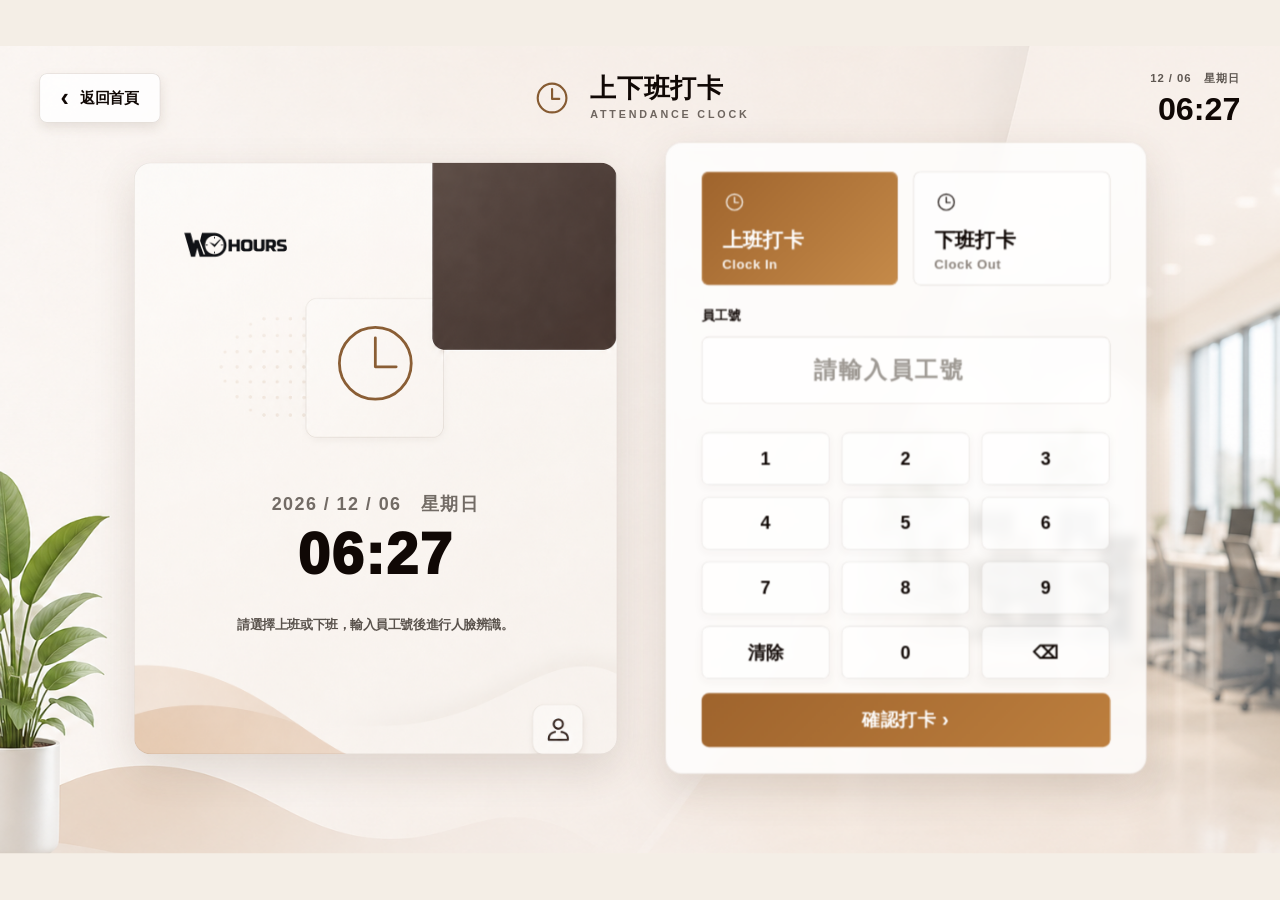
==== attendance.html @ 6be00819 "Initial smart office system" ====
<!doctype html>
<html lang="zh-Hant">
<head>
  <meta charset="utf-8">
  <meta name="viewport" content="width=device-width, initial-scale=1">
  <title>WOHOURS｜上下班打卡</title>
  <link rel="stylesheet" href="css/attendance.css?v=20260710-birthday">
</head>
<body>
  <main class="kiosk-stage">
    <section class="kiosk-screen">
      <div class="attendance-canvas">
        <header class="attendance-header">
          <button class="back-button" id="backButton" type="button"><span>‹</span> 返回首頁</button>
          <div class="page-title">
            <svg viewBox="0 0 48 48"><circle cx="24" cy="24" r="16"/><path d="M24 14v11h8"/></svg>
            <div><strong>上下班打卡</strong><small>ATTENDANCE CLOCK</small></div>
          </div>
          <div class="header-time"><span id="headerDate">07 / 07　星期二</span><strong id="headerTime">14:25</strong></div>
        </header>

        <main class="attendance-main" id="entryView">
          <section class="attendance-hero">
            <img class="attendance-logo" src="images/logo.png" alt="WOHOURS">
            <div class="clock-orb"><svg viewBox="0 0 80 80"><circle cx="40" cy="40" r="31"/><path d="M40 18v25h18"/></svg></div>
            <p class="attendance-date" id="attendanceDate">2026 / 07 / 07　星期二</p>
            <h1 id="attendanceTime">14:25</h1>
            <p>請選擇上班或下班，輸入員工號後進行人臉辨識。</p>
            <img class="attendance-mascot" src="images/員工工號.png" alt="員工打卡">
          </section>

          <section class="attendance-panel">
            <div class="mode-switch" id="modeSwitch">
              <button class="selected in" type="button" data-mode="上班打卡">
                <svg viewBox="0 0 48 48"><circle cx="24" cy="24" r="16"/><path d="M24 14v11h8"/></svg>
                <strong>上班打卡</strong><span>Clock In</span>
              </button>
              <button class="out" type="button" data-mode="下班打卡">
                <svg viewBox="0 0 48 48"><circle cx="24" cy="24" r="16"/><path d="M24 14v11h8"/></svg>
                <strong>下班打卡</strong><span>Clock Out</span>
              </button>
            </div>
            <label class="attendance-input">
              <span>員工號</span>
              <input id="employeeId" type="text" inputmode="numeric" maxlength="8" placeholder="請輸入員工號" readonly>
              <small id="employeeError"></small>
            </label>
            <div class="keypad" id="keypad">
              <button type="button">1</button><button type="button">2</button><button type="button">3</button>
              <button type="button">4</button><button type="button">5</button><button type="button">6</button>
              <button type="button">7</button><button type="button">8</button><button type="button">9</button>
              <button type="button" data-action="clear">清除</button><button type="button">0</button><button type="button" data-action="delete">⌫</button>
            </div>
            <button class="attendance-submit" id="attendanceSubmit" type="button">確認打卡 <span>›</span></button>
          </section>
        </main>

        <section class="face-layer" id="faceLayer" aria-hidden="true">
          <div class="face-card" role="dialog" aria-label="人臉辨識">
            <span class="review-kicker">FACE CHECK</span>
            <h2>人臉辨識</h2>
            <p id="faceHint">請允許相機權限，並將臉部置於框線中央。</p>
            <div class="face-camera">
              <video id="faceVideo" autoplay playsinline muted></video>
              <span></span>
              <i></i>
              <b></b>
            </div>
            <div class="review-actions">
              <button id="faceBack" type="button">返回輸入</button>
              <button id="faceConfirm" type="button">辨識完成，確認資料</button>
            </div>
          </div>
        </section>

        <section class="review-layer" id="reviewLayer" aria-hidden="true">
          <div class="review-card attendance-review">
            <span class="review-kicker">PLEASE CONFIRM</span>
            <h2>確認打卡資料</h2>
            <p>請確認本次打卡狀態、員工資料與人臉辨識結果。</p>
            <dl>
              <div><dt>打卡類型</dt><dd id="reviewMode"></dd></div>
              <div><dt>員工</dt><dd id="reviewEmployeeName"></dd></div>
              <div><dt>員工號</dt><dd id="reviewEmployee"></dd></div>
              <div><dt>人臉辨識</dt><dd id="reviewFace">已完成</dd></div>
              <div><dt>打卡時間</dt><dd id="reviewTime"></dd></div>
            </dl>
            <div class="review-actions">
              <button id="reviewEdit" type="button">不正確，返回編輯</button>
              <button id="reviewSubmit" type="button">資料正確，完成打卡</button>
            </div>
          </div>
        </section>

        <section class="success-layer" id="successLayer" aria-hidden="true">
          <header class="success-header">
            <button class="back-button" id="successBackTop" type="button"><span>‹</span> 返回首頁</button>
            <div class="success-titlebar"><strong>上下班打卡</strong><small>ATTENDANCE CLOCK</small></div>
            <div class="header-time"><span id="successTopDate">2026 / 07 / 08　星期三</span><strong id="successTopTime">00:14</strong></div>
          </header>

          <main class="success-main">
            <section class="success-card attendance-success">
              <h2 id="successTitle">打卡成功！</h2>
              <p id="successMessage">上班打卡已完成</p>
              <div class="success-time-card">
                <span>打卡時間</span>
                <strong id="successTime">09:45</strong>
                <small id="successDate">2026 / 07 / 08　星期三</small>
              </div>
              <div class="success-summary">
                <div><span>員工號</span><strong id="successEmployeeName">—</strong></div>
                <div><span>打卡類型</span><strong id="successMode">上班打卡</strong></div>
              </div>
              <section class="clockout-note" id="clockoutNote" hidden>
                <h3>感謝您的辛勞！</h3>
                <p>期待明天再見，記得準時打卡喔！</p>
              </section>
              <button id="successBack" type="button">返回首頁<br><small><span id="autoReturnSeconds">3</span> 秒後自動返回首頁</small></button>
            </section>
          </main>
        </section>
      </div>
    </section>
  </main>

  <script src="js/kiosk-scale.js?v=20260707-screen"></script>
  <script src="js/mock-employee-data.js?v=20260710-ten-employees"></script>
  <script src="js/attendance.js?v=20260710-birthday"></script>
</body>
</html>
---- css/attendance.css ----
:root {
  --chocolate: #100805;
  --coffee: #5f422d;
  --brown: #a86d36;
  --brown-2: #b77b3c;
  --taupe: #beb9b1;
  --stone: #838383;
  --cream: #fffaf4;
  --paper: rgba(255, 255, 255, .78);
  --line: rgba(72, 45, 25, .16);
  --shadow: 0 24px 70px rgba(86, 62, 42, .16);
}

* { box-sizing: border-box; }
html, body { width: 100%; height: 100%; margin: 0; overflow: hidden; }
body {
  background: #f4eee6;
  color: var(--chocolate);
  font-family: -apple-system, BlinkMacSystemFont, "PingFang TC", "Noto Sans TC", "Microsoft JhengHei", sans-serif;
}
button, input { font: inherit; }
button { cursor: pointer; }
svg { width: 100%; height: 100%; fill: none; stroke: currentColor; stroke-width: 2.4; stroke-linecap: round; stroke-linejoin: round; }

.kiosk-stage {
  position: relative;
  width: 100vw;
  height: 100vh;
  overflow: hidden;
  background: #f4eee6;
}

.kiosk-screen {
  position: absolute;
  left: 0;
  top: 0;
  width: 2140px;
  height: 1350px;
  min-width: 2140px;
  min-height: 1350px;
  overflow: hidden;
  transform-origin: top left;
  background: #f4eee6;
}

.attendance-canvas {
  position: relative;
  width: 2140px;
  height: 1350px;
  overflow: hidden;
  background: url("../images/上下班打卡背景圖.png") center / cover no-repeat;
}

.attendance-header {
  height: 174px;
  display: grid;
  grid-template-columns: 330px 1fr 330px;
  align-items: center;
  padding: 0 66px;
  position: relative;
  z-index: 2;
}

.back-button {
  width: max-content;
  height: 82px;
  display: flex;
  align-items: center;
  gap: 18px;
  padding: 0 34px;
  border: 1px solid var(--line);
  border-radius: 12px;
  background: rgba(255, 255, 255, .82);
  color: var(--chocolate);
  box-shadow: 0 8px 20px rgba(86, 62, 42, .12);
  font-size: 25px;
  font-weight: 850;
}

.back-button span {
  color: var(--chocolate);
  font-size: 42px;
  line-height: 1;
}

.page-title {
  justify-self: center;
  display: flex;
  align-items: center;
  gap: 28px;
}

.page-title svg {
  width: 72px;
  height: 72px;
  color: #865b32;
}

.page-title strong,
.page-title small {
  display: block;
  text-align: left;
}

.page-title strong {
  color: var(--chocolate);
  font-size: 43px;
  line-height: 1;
  letter-spacing: .04em;
}

.page-title small {
  margin-top: 12px;
  color: #6e655f;
  font-size: 18px;
  font-weight: 900;
  letter-spacing: .26em;
}

.header-time {
  justify-self: end;
  text-align: right;
}

.header-time span {
  display: block;
  color: #5f5852;
  font-size: 19px;
  font-weight: 760;
  letter-spacing: .08em;
}

.header-time strong {
  display: block;
  margin-top: 10px;
  color: var(--chocolate);
  font-size: 54px;
  line-height: 1;
  font-weight: 900;
}

.attendance-main {
  height: 1030px;
  display: grid;
  grid-template-columns: 808px 805px;
  gap: 80px;
  justify-content: center;
  align-items: center;
  position: relative;
  z-index: 1;
}

.attendance-hero {
  position: relative;
  width: 808px;
  height: 989px;
  overflow: hidden;
  border: 1px solid rgba(83, 60, 42, .12);
  border-radius: 28px;
  background: url("../images/上下班打卡側邊時間欄.png") center / cover no-repeat;
  box-shadow: var(--shadow);
}

.attendance-logo {
  position: absolute;
  left: 56px;
  top: 86px;
  width: 154px;
  height: auto;
  object-fit: contain;
}

.clock-orb {
  position: absolute;
  left: 50%;
  top: 292px;
  width: 232px;
  height: 232px;
  display: grid;
  place-items: center;
  color: #8a5e35;
  transform: translateX(-50%);
}

.clock-orb svg {
  width: 102px;
  height: 102px;
}

.attendance-date {
  position: absolute;
  left: 0;
  right: 0;
  top: 570px;
  margin: 0;
  color: #726b65;
  font-size: 28px;
  font-weight: 820;
  letter-spacing: .08em;
  text-align: center;
}

.attendance-hero h1 {
  position: absolute;
  left: 0;
  right: 0;
  top: 622px;
  margin: 0;
  color: var(--chocolate);
  font-size: 90px;
  line-height: 1;
  font-weight: 920;
  text-align: center;
  letter-spacing: .03em;
}

.attendance-hero > p:last-of-type {
  position: absolute;
  left: 118px;
  right: 118px;
  top: 780px;
  margin: 0;
  color: #59524c;
  font-size: 21px;
  font-weight: 760;
  line-height: 1.55;
  text-align: center;
}

.attendance-mascot {
  position: absolute;
  right: 56px;
  bottom: 54px;
  width: 64px;
  opacity: .9;
}

.attendance-panel {
  width: 805px;
  min-height: 968px;
  padding: 56px 60px 44px;
  border: 1px solid rgba(83, 60, 42, .12);
  border-radius: 28px;
  background: rgba(255, 255, 255, .78);
  box-shadow: var(--shadow);
  backdrop-filter: blur(8px);
}

.mode-switch {
  display: grid;
  grid-template-columns: 1fr 1fr;
  gap: 20px;
}

.mode-switch button {
  height: 154px;
  padding: 28px 32px;
  border: 1px solid rgba(83, 60, 42, .18);
  border-radius: 12px;
  background: rgba(255, 255, 255, .55);
  color: var(--chocolate);
  text-align: left;
  transition: border-color .18s ease, background .18s ease, color .18s ease, box-shadow .18s ease;
}

.mode-switch button.selected {
  border-color: transparent;
  background: linear-gradient(135deg, #9f642d, #c58a49);
  color: #fff;
  box-shadow: inset 0 0 0 1px rgba(255, 255, 255, .22);
}

.mode-switch svg {
  width: 42px;
  height: 42px;
}

.mode-switch strong,
.mode-switch span {
  display: block;
}

.mode-switch strong {
  margin-top: 19px;
  font-size: 31px;
  line-height: 1;
  font-weight: 900;
}

.mode-switch span {
  margin-top: 12px;
  color: #8b837c;
  font-size: 20px;
  font-weight: 760;
  letter-spacing: .04em;
}

.mode-switch button.selected span {
  color: rgba(255, 255, 255, .92);
}

.attendance-input {
  display: block;
  margin-top: 44px;
}

.attendance-input span {
  display: block;
  margin-bottom: 20px;
  color: var(--chocolate);
  font-size: 22px;
  font-weight: 850;
}

.attendance-input input {
  width: 100%;
  height: 112px;
  padding: 0 88px 0 34px;
  border: 1px solid rgba(83, 60, 42, .18);
  border-radius: 12px;
  outline: 0;
  background: rgba(255, 255, 255, .68);
  color: var(--chocolate);
  font-size: 39px;
  font-weight: 800;
  text-align: center;
  letter-spacing: .08em;
}

.attendance-input {
  position: relative;
}

.attendance-input::after {
  content: "♙";
  position: absolute;
  right: 36px;
  top: 64px;
  color: #8f837a;
  font-size: 42px;
  line-height: 1;
}

.attendance-input input::placeholder {
  color: #9e9993;
}

.attendance-input input:focus {
  border-color: rgba(166, 104, 51, .5);
  box-shadow: 0 0 0 4px rgba(166, 104, 51, .08);
}

.attendance-input small {
  display: block;
  height: 24px;
  margin-top: 10px;
  color: #8b4b38;
  font-size: 15px;
  text-align: center;
}

.keypad {
  display: grid;
  grid-template-columns: repeat(3, 1fr);
  gap: 20px;
  margin-top: 20px;
}

.keypad button {
  height: 96px;
  border: 1px solid rgba(83, 60, 42, .14);
  border-radius: 12px;
  background: rgba(255, 255, 255, .62);
  color: var(--chocolate);
  font-size: 30px;
  font-weight: 900;
  box-shadow: 0 4px 14px rgba(86, 62, 42, .04);
}

.keypad button:active {
  transform: scale(.985);
  background: rgba(190, 185, 177, .24);
}

.attendance-submit {
  width: 100%;
  height: 98px;
  margin-top: 30px;
  border: 0;
  border-radius: 12px;
  background: linear-gradient(135deg, #9f642d, #bd7f3e);
  color: #fff;
  font-size: 30px;
  font-weight: 900;
  letter-spacing: .04em;
}

.attendance-submit span {
  font-size: 34px;
}

.face-layer,
.review-layer {
  position: absolute;
  inset: 0;
  z-index: 20;
  display: none;
  align-items: center;
  justify-content: center;
  background: rgba(255, 250, 244, .68);
  backdrop-filter: blur(14px);
}

.face-layer.open,
.review-layer.open {
  display: flex;
}

.face-card,
.review-card {
  width: 880px;
  padding: 44px 50px;
  border: 1px solid rgba(83, 60, 42, .18);
  border-radius: 24px;
  background: rgba(255, 255, 255, .92);
  box-shadow: 0 30px 90px rgba(86, 62, 42, .18);
  text-align: center;
}

.review-card {
  text-align: left;
}

.review-kicker {
  display: block;
  color: #9d642f;
  font-size: 16px;
  font-weight: 900;
  letter-spacing: .2em;
}

.face-card h2,
.review-card h2 {
  margin: 14px 0 10px;
  color: var(--chocolate);
  font-size: 44px;
  line-height: 1.15;
}

.face-card p,
.review-card p {
  margin: 0;
  color: #5f5852;
  font-size: 22px;
  line-height: 1.55;
}

.face-camera {
  position: relative;
  width: 720px;
  height: 455px;
  margin: 30px auto 28px;
  overflow: hidden;
  border: 1px solid rgba(83, 60, 42, .2);
  border-radius: 20px;
  background: linear-gradient(135deg, rgba(255, 255, 255, .95), rgba(190, 185, 177, .32));
}

.face-camera::before {
  content: "";
  position: absolute;
  inset: 26px;
  border: 2px solid rgba(93, 65, 42, .58);
  border-radius: 18px;
  z-index: 2;
}

.face-camera video {
  position: absolute;
  inset: 0;
  width: 100%;
  height: 100%;
  object-fit: cover;
  transform: scaleX(-1);
  background: #d7d1c7;
}

.face-camera span {
  position: absolute;
  left: 50%;
  top: 48%;
  width: 190px;
  height: 244px;
  border: 3px solid rgba(93, 65, 42, .74);
  border-radius: 50% 50% 46% 46%;
  transform: translate(-50%, -50%);
  z-index: 3;
}

.face-camera i {
  position: absolute;
  left: 74px;
  right: 74px;
  top: 50%;
  height: 3px;
  border-radius: 999px;
  background: rgba(166, 104, 51, .72);
  animation: scanLine 1.5s ease-in-out infinite;
  z-index: 4;
}

.face-camera b::before {
  content: "FACE ID DEMO";
  position: absolute;
  left: 28px;
  bottom: 24px;
  z-index: 4;
  color: rgba(93, 65, 42, .72);
  font-size: 17px;
  font-weight: 850;
  letter-spacing: .18em;
}

.review-card dl {
  margin: 28px 0;
  border: 1px solid rgba(83, 60, 42, .14);
  border-radius: 14px;
  overflow: hidden;
  background: rgba(246, 239, 230, .5);
}

.review-card dl div {
  display: grid;
  grid-template-columns: 170px 1fr;
  gap: 18px;
  padding: 18px 24px;
  border-bottom: 1px solid rgba(83, 60, 42, .1);
}

.review-card dl div:last-child {
  border-bottom: 0;
}

.review-card dt {
  color: #766d65;
}

.review-card dd {
  margin: 0;
  color: var(--chocolate);
  font-weight: 850;
}

.review-actions {
  display: grid;
  grid-template-columns: 1fr 1fr;
  gap: 18px;
}

.review-actions button {
  height: 68px;
  border-radius: 12px;
  font-size: 22px;
  font-weight: 900;
}

.review-actions button:first-child {
  border: 1px solid rgba(83, 60, 42, .18);
  background: rgba(255, 255, 255, .7);
  color: var(--chocolate);
}

.review-actions button:last-child {
  border: 0;
  background: linear-gradient(135deg, #9f642d, #bd7f3e);
  color: #fff;
}

.success-layer {
  position: absolute;
  inset: 0;
  z-index: 18;
  display: none;
  background: url("../images/上下班打卡背景圖.png") center / cover no-repeat;
}

.success-layer.open {
  display: block;
}

.success-header {
  position: absolute;
  left: 12px;
  right: 12px;
  top: 18px;
  height: 132px;
  display: grid;
  grid-template-columns: 270px 1fr 330px;
  align-items: center;
  padding: 0 60px;
  border-radius: 10px;
  background: rgba(255, 255, 255, .82);
  box-shadow: 0 10px 28px rgba(86, 62, 42, .1);
}

.success-titlebar strong,
.success-titlebar small {
  display: block;
}

.success-titlebar strong {
  color: var(--chocolate);
  font-size: 33px;
  line-height: 1;
}

.success-titlebar small {
  margin-top: 11px;
  color: #6e655f;
  font-size: 17px;
  font-weight: 850;
  letter-spacing: .16em;
}

.success-main {
  position: absolute;
  inset: 150px 0 0;
  display: grid;
  place-items: center;
}

.attendance-success {
  width: 760px;
  margin-top: -28px;
  text-align: center;
}

.attendance-success h2 {
  margin: 0;
  color: var(--coffee);
  font-size: 56px;
  line-height: 1.1;
  font-weight: 900;
  letter-spacing: .08em;
}

.attendance-success p {
  margin: 24px 0 72px;
  color: #6f6963;
  font-size: 30px;
  font-weight: 760;
}

.success-time-card {
  width: 520px;
  height: 270px;
  margin: 0 auto 26px;
  display: grid;
  align-content: center;
  border-radius: 50%;
  background: rgba(255, 255, 255, .36);
}

.success-time-card span,
.success-time-card small {
  color: #6f6963;
  font-size: 24px;
  font-weight: 760;
  letter-spacing: .04em;
}

.success-time-card strong {
  margin: 18px 0 16px;
  color: var(--coffee);
  font-size: 88px;
  line-height: 1;
  font-weight: 900;
}

.success-summary {
  width: 745px;
  margin: 0 auto 30px;
  border: 1px solid rgba(83, 60, 42, .12);
  border-radius: 12px;
  overflow: hidden;
  background: rgba(255, 255, 255, .54);
}

.success-summary div {
  min-height: 88px;
  display: grid;
  grid-template-columns: 1fr 1fr;
  align-items: center;
  padding: 0 34px;
  border-bottom: 1px solid rgba(83, 60, 42, .1);
}

.success-summary div:last-child {
  border-bottom: 0;
}

.success-summary span {
  color: #6e655f;
  font-size: 24px;
  font-weight: 760;
  text-align: left;
}

.success-summary strong {
  color: var(--chocolate);
  font-size: 26px;
  font-weight: 900;
  text-align: right;
}

.clockout-note {
  width: 820px;
  margin: 36px 50% 0;
  transform: translateX(-50%);
  padding: 38px 44px 28px;
  border: 1px solid rgba(85, 109, 48, .22);
  border-radius: 12px;
  background: rgba(247, 248, 235, .62);
}

.clockout-note[hidden] {
  display: none !important;
}

.clockout-note h3 {
  margin: 0 0 20px;
  color: #61773e;
  font-size: 34px;
  line-height: 1.1;
  letter-spacing: .08em;
}

.clockout-note p {
  margin: 0;
  color: #6f7758;
  font-size: 22px;
}

.attendance-success > button {
  width: 745px;
  height: 116px;
  border: 0;
  border-radius: 12px;
  background: linear-gradient(135deg, #9f642d, #bd7f3e);
  color: #fff;
  font-size: 28px;
  font-weight: 900;
}

.attendance-success > button small {
  display: block;
  margin-top: 9px;
  font-size: 20px;
  font-weight: 640;
}

.success-layer.is-clock-out .attendance-success h2,
.success-layer.is-clock-out .success-time-card strong {
  color: #61773e;
}

.success-layer.is-clock-out .attendance-success > button {
  background: linear-gradient(135deg, #788a49, #66753f);
}

@keyframes scanLine {
  0%, 100% { transform: translateY(-118px); opacity: .35; }
  50% { transform: translateY(118px); opacity: 1; }
}
/* =====================================
   attendance.css 實際 class 修正版
   請貼在 attendance.css 最下面
===================================== */


/* 圖二：中間時鐘往上、放大 */
.clock-orb {
  top: 250px !important;
  width: 300px !important;
  height: 300px !important;
  transform: translateX(-50%) !important;
}

.clock-orb svg {
  width: 150px !important;
  height: 150px !important;
}


/* 圖三：刪除右下角小人 icon */
.attendance-mascot {
  display: none !important;
}


/* 圖四：WOHOURS logo 放大 */
.attendance-logo {
  width: 210px !important;
  left: 72px !important;
  top: 105px !important;
}


/* 左邊時間文字稍微往下，避免跟放大的時鐘太近 */
.attendance-date {
  top: 600px !important;
  font-size: 30px !important;
}

.attendance-hero h1 {
  top: 655px !important;
  font-size: 96px !important;
}

.attendance-hero > p:last-of-type {
  top: 815px !important;
}


/* 圖五：上班 / 下班卡片不要切到字 */
.mode-switch {
  gap: 24px !important;
}

.mode-switch button {
  height: 185px !important;
  padding: 28px 34px 32px !important;
  overflow: hidden !important;
}

.mode-switch svg {
  width: 38px !important;
  height: 38px !important;
  flex-shrink: 0 !important;
}

.mode-switch strong {
  margin-top: 22px !important;
  font-size: 34px !important;
  line-height: 1.15 !important;
  white-space: nowrap !important;
}

.mode-switch span {
  margin-top: 10px !important;
  font-size: 22px !important;
  line-height: 1.25 !important;
  white-space: nowrap !important;
}


/* 右側面板內距微調，讓變高的卡片仍然放得下 */
.attendance-panel {
  padding-top: 48px !important;
}

.attendance-input {
  margin-top: 36px !important;
}

.keypad {
  margin-top: 14px !important;
}

.keypad button {
  height: 88px !important;
}

.attendance-submit {
  height: 90px !important;
  margin-top: 24px !important;
}


/* 圖六：確認打卡資料彈窗字放大 */
.review-card {
  width: 950px !important;
  padding: 56px 62px 48px !important;
  border-radius: 26px !important;
}

.review-kicker {
  font-size: 18px !important;
  letter-spacing: .22em !important;
}

.review-card h2 {
  font-size: 54px !important;
  line-height: 1.15 !important;
  margin: 16px 0 14px !important;
}

.review-card p {
  font-size: 25px !important;
  line-height: 1.55 !important;
}

.review-card dl {
  margin: 34px 0 !important;
}

.review-card dl div {
  grid-template-columns: 200px 1fr !important;
  padding: 24px 30px !important;
}

.review-card dt,
.review-card dd {
  font-size: 23px !important;
  line-height: 1.45 !important;
}

.review-actions button {
  height: 78px !important;
  font-size: 25px !important;
}


/* 圖七：成功畫面修正，不要壓扁 */
.success-main {
  inset: 160px 0 0 !important;
  display: flex !important;
  align-items: flex-start !important;
  justify-content: center !important;
  padding-top: 92px !important;
}

.attendance-success {
  width: 820px !important;
  min-height: auto !important;
  margin-top: 0 !important;
  padding-top: 0 !important;
  display: block !important;
  text-align: center !important;
}

.attendance-success h2 {
  font-size: 64px !important;
  line-height: 1.15 !important;
  margin: 0 !important;
}

.attendance-success p {
  font-size: 34px !important;
  line-height: 1.35 !important;
  margin: 22px 0 46px !important;
}

.success-time-card {
  width: 600px !important;
  height: 300px !important;
  min-height: 300px !important;
  padding: 0 !important;
  margin: 0 auto 34px !important;
  display: grid !important;
  align-content: center !important;
  justify-content: center !important;
  border-radius: 50% !important;
  transform: none !important;
}

.success-time-card span {
  font-size: 27px !important;
  line-height: 1.3 !important;
}

.success-time-card strong {
  font-size: 96px !important;
  line-height: 1 !important;
  margin: 18px 0 16px !important;
}

.success-time-card small {
  font-size: 25px !important;
  line-height: 1.35 !important;
}

.success-summary {
  width: 790px !important;
  margin: 0 auto 34px !important;
}

.success-summary div {
  min-height: 96px !important;
  padding: 0 40px !important;
}

.success-summary span {
  font-size: 27px !important;
}

.success-summary strong {
  font-size: 30px !important;
}

.attendance-success > button {
  width: 790px !important;
  height: 124px !important;
  font-size: 32px !important;
}

.attendance-success > button small {
  font-size: 22px !important;
  line-height: 1.4 !important;
}
/* =====================================
   這次修正：
   1. 刪掉員工號 input 右側小人 icon
   2. 時鐘往上
   3. logo 放大並往左上
   4. 成功畫面橢圓改成正圓
===================================== */


/* 圖一：刪掉員工號輸入框右邊的小人 icon */
.attendance-input::after {
  display: none !important;
  content: none !important;
}


/* 圖三：左側卡片中間時鐘往上 */
.clock-orb {
  top: 225px !important;
  width: 300px !important;
  height: 300px !important;
  transform: translateX(-50%) !important;
}

.clock-orb svg {
  width: 155px !important;
  height: 155px !important;
}


/* 因為時鐘往上，下面日期時間也稍微往上對齊 */
.attendance-date {
  top: 560px !important;
}

.attendance-hero h1 {
  top: 615px !important;
}

.attendance-hero > p:last-of-type {
  top: 765px !important;
}


/* 圖四：WOHOURS logo 放大，往左上 */
.attendance-logo {
  width: 250px !important;
  left: 38px !important;
  top: 58px !important;
}


/* 右下角小人也一起移除 */
.attendance-mascot {
  display: none !important;
}


/* 圖五：成功畫面時間背景改成正圓形 */
.success-time-card {
  width: 360px !important;
  height: 360px !important;
  min-width: 360px !important;
  min-height: 360px !important;
  max-width: 360px !important;
  max-height: 360px !important;
  border-radius: 50% !important;
  padding: 0 !important;
  margin: 0 auto 34px !important;
  display: flex !important;
  flex-direction: column !important;
  align-items: center !important;
  justify-content: center !important;
  aspect-ratio: 1 / 1 !important;
}


/* 正圓變小後，裡面文字稍微調整，不要擠 */
.success-time-card span {
  font-size: 24px !important;
  line-height: 1.2 !important;
}

.success-time-card strong {
  font-size: 82px !important;
  line-height: 1 !important;
  margin: 18px 0 14px !important;
}

.success-time-card small {
  font-size: 22px !important;
  line-height: 1.35 !important;
}


/* 成功畫面整體避免被壓扁 */
.success-main {
  inset: 160px 0 0 !important;
  display: flex !important;
  align-items: flex-start !important;
  justify-content: center !important;
  padding-top: 70px !important;
}

.attendance-success {
  width: 820px !important;
  margin-top: 0 !important;
  text-align: center !important;
}
/* =====================================
   2026/07/08 打卡頁細修
   1. 圖一時鐘再往上
   2. 圖二 logo 放大往左上
   3. 圖三左右卡片同高
   4. 圖四成功頁可上下滑動
   5. 圖五淺綠深綠中間留空隙
===================================== */


/* 圖一：左側時鐘再往上 */
.clock-orb {
  top: 185px !important;
  width: 300px !important;
  height: 300px !important;
  transform: translateX(-50%) !important;
}

.clock-orb svg {
  width: 155px !important;
  height: 155px !important;
}


/* 時鐘往上後，下方時間區也微調，避免版面太空 */
.attendance-date {
  top: 550px !important;
}

.attendance-hero h1 {
  top: 605px !important;
}

.attendance-hero > p:last-of-type {
  top: 755px !important;
}


/* 圖二：WOHOURS logo 放大，往左上 */
.attendance-logo {
  width: 300px !important;
  left: 22px !important;
  top: 42px !important;
}


/* 圖三：上班 / 下班左右同高 */
.mode-switch {
  display: grid !important;
  grid-template-columns: 1fr 1fr !important;
  align-items: stretch !important;
  gap: 26px !important;
}

.mode-switch button {
  height: 190px !important;
  min-height: 190px !important;
  max-height: 190px !important;
  padding: 30px 34px 28px !important;
  display: flex !important;
  flex-direction: column !important;
  justify-content: flex-start !important;
  overflow: hidden !important;
}

.mode-switch svg {
  width: 40px !important;
  height: 40px !important;
  flex: 0 0 auto !important;
}

.mode-switch strong {
  margin-top: 25px !important;
  font-size: 34px !important;
  line-height: 1.1 !important;
  white-space: nowrap !important;
}

.mode-switch span {
  margin-top: 10px !important;
  font-size: 22px !important;
  line-height: 1.2 !important;
  white-space: nowrap !important;
}


/* 圖四：成功畫面可以上下滑動 */
html,
body {
  overflow: hidden !important;
}

.success-layer.open {
  overflow-y: auto !important;
  overflow-x: hidden !important;
}

.success-main {
  min-height: 1180px !important;
  height: auto !important;
  inset: 160px 0 auto 0 !important;
  display: flex !important;
  align-items: flex-start !important;
  justify-content: center !important;
  padding-top: 58px !important;
  padding-bottom: 120px !important;
  box-sizing: border-box !important;
}

.attendance-success {
  width: 820px !important;
  margin-top: 0 !important;
  text-align: center !important;
}


/* 成功畫面正圓時間卡 */
.success-time-card {
  width: 360px !important;
  height: 360px !important;
  min-width: 360px !important;
  min-height: 360px !important;
  max-width: 360px !important;
  max-height: 360px !important;
  border-radius: 50% !important;
  padding: 0 !important;
  margin: 0 auto 34px !important;
  display: flex !important;
  flex-direction: column !important;
  align-items: center !important;
  justify-content: center !important;
  aspect-ratio: 1 / 1 !important;
}

.success-time-card strong {
  font-size: 82px !important;
}


/* 圖五：淺綠提醒框跟深綠按鈕中間加空隙 */
.clockout-note {
  width: 790px !important;
  margin: 34px auto 28px !important;
  transform: none !important;
  padding: 44px 48px 38px !important;
  border-radius: 14px !important;
  box-sizing: border-box !important;
}

.attendance-success > button {
  margin-top: 24px !important;
  width: 790px !important;
  height: 124px !important;
  border-radius: 12px !important;
}


/* 下班成功頁：避免提醒框跟按鈕黏在一起 */
.success-layer.is-clock-out .clockout-note {
  margin-bottom: 30px !important;
}

.success-layer.is-clock-out .attendance-success > button {
  margin-top: 0 !important;
}

.birthday-clockin-overlay {
  position: absolute;
  inset: 0;
  z-index: 80;
  display: grid;
  place-items: center;
  background: rgba(20, 12, 7, .28);
  opacity: 0;
  pointer-events: none;
  transition: opacity .24s ease;
}

.birthday-clockin-overlay.active {
  opacity: 1;
  pointer-events: auto;
}

.birthday-clockin-card {
  position: relative;
  width: 660px;
  padding: 54px 58px 46px;
  border: 1px solid rgba(255, 214, 143, .55);
  border-radius: 26px;
  background: rgba(255, 250, 244, .98);
  box-shadow: 0 36px 96px rgba(68, 43, 21, .25);
  text-align: center;
  animation: birthdayCardIn .42s cubic-bezier(.18, .89, .32, 1.28) both;
}

.birthday-clockin-card > img {
  width: 220px;
  height: auto;
  margin: 0 auto 10px;
  display: block;
  animation: cakeFloat 1.8s ease-in-out infinite;
}

.birthday-clockin-card small {
  color: #a86d36;
  font-size: 16px;
  font-weight: 900;
  letter-spacing: .24em;
}

.birthday-clockin-card h2 {
  margin: 12px 0;
  color: #100805;
  font-size: 46px;
}

.birthday-clockin-card p {
  margin: 0 0 30px;
  color: #5f5852;
  font-size: 23px;
  line-height: 1.55;
  font-weight: 760;
}

.birthday-clockin-card div {
  display: grid;
  grid-template-columns: .9fr 1.2fr;
  gap: 18px;
}

.birthday-clockin-card button {
  height: 66px;
  border-radius: 13px;
  font-size: 22px;
  font-weight: 900;
}

#birthdayClockInLater {
  border: 1px solid rgba(83, 60, 42, .18);
  background: rgba(255, 255, 255, .86);
  color: #5f422d;
}

#birthdayClockInGo {
  border: 0;
  background: linear-gradient(180deg, #b77b3c, #8d572c);
  color: #fff;
  box-shadow: 0 14px 30px rgba(141, 87, 44, .22);
}

.birthday-clockin-sparkles span {
  position: absolute;
  width: 18px;
  height: 18px;
  border-radius: 4px;
  background: #f0b54c;
  opacity: 0;
  animation: sparkleBurst 1.4s ease-in-out infinite;
}

.birthday-clockin-sparkles span:nth-child(1) { left: 34%; top: 28%; animation-delay: .05s; }
.birthday-clockin-sparkles span:nth-child(2) { left: 62%; top: 24%; animation-delay: .24s; }
.birthday-clockin-sparkles span:nth-child(3) { left: 31%; top: 62%; animation-delay: .4s; }
.birthday-clockin-sparkles span:nth-child(4) { left: 67%; top: 60%; animation-delay: .16s; }

@keyframes birthdayCardIn {
  from { opacity: 0; transform: translateY(28px) scale(.92); }
  to { opacity: 1; transform: translateY(0) scale(1); }
}

@keyframes cakeFloat {
  0%, 100% { transform: translateY(0); }
  50% { transform: translateY(-10px); }
}

@keyframes sparkleBurst {
  0% { opacity: 0; transform: translateY(16px) rotate(0deg) scale(.7); }
  35% { opacity: 1; transform: translateY(0) rotate(18deg) scale(1); }
  100% { opacity: 0; transform: translateY(-22px) rotate(42deg) scale(.7); }
}
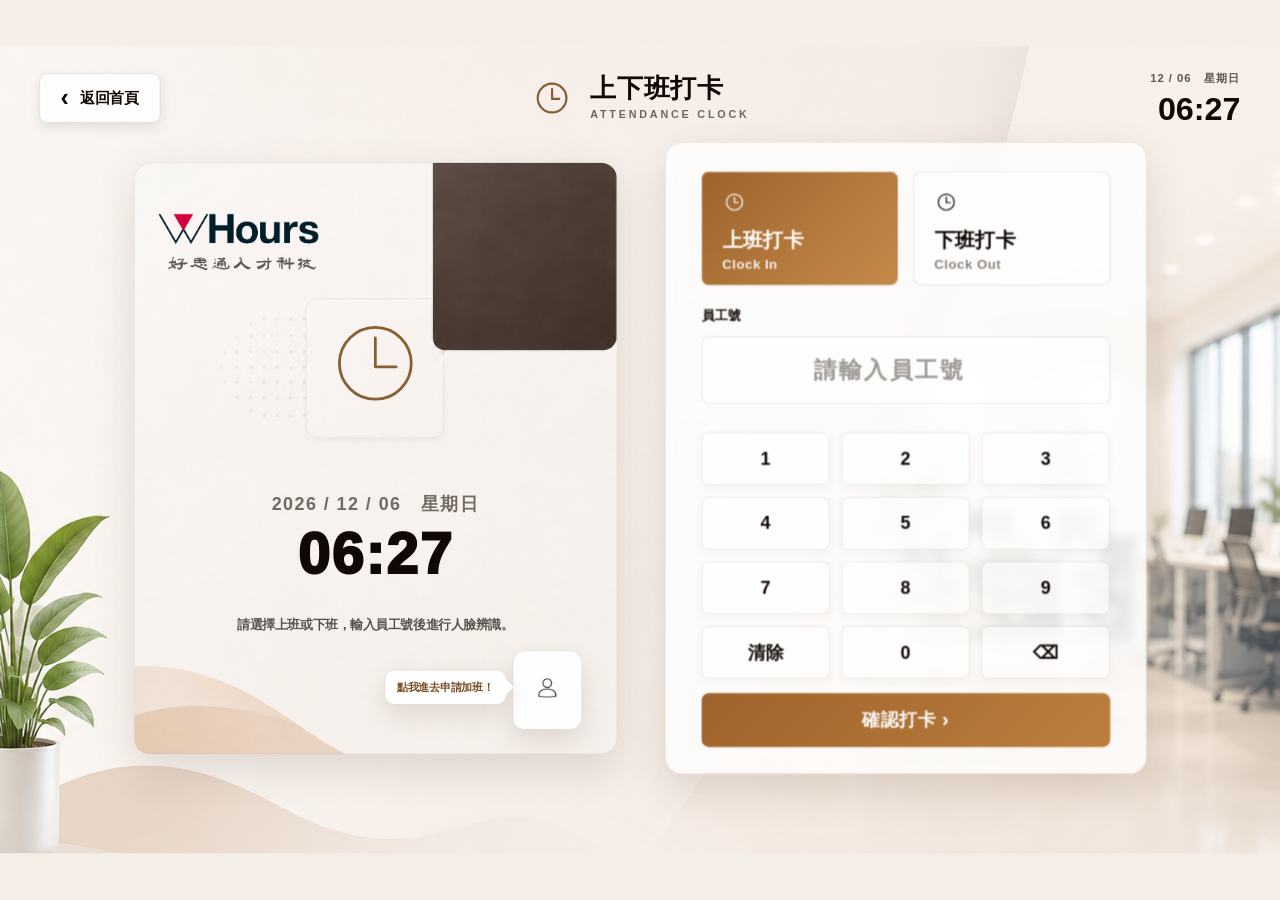
==== commit 1e021df5: "push up" ====
--- a/attendance.html
+++ b/attendance.html
@@ -4,7 +4,7 @@
   <meta charset="utf-8">
   <meta name="viewport" content="width=device-width, initial-scale=1">
   <title>WOHOURS｜上下班打卡</title>
-  <link rel="stylesheet" href="css/attendance.css?v=20260710-birthday">
+  <link rel="stylesheet" href="css/attendance.css?v=20260713-keyboard-avoid-fields">
 </head>
 <body>
   <main class="kiosk-stage">
@@ -26,7 +26,10 @@
             <p class="attendance-date" id="attendanceDate">2026 / 07 / 07　星期二</p>
             <h1 id="attendanceTime">14:25</h1>
             <p>請選擇上班或下班，輸入員工號後進行人臉辨識。</p>
-            <img class="attendance-mascot" src="images/員工工號.png" alt="員工打卡">
+            <button class="overtime-entry" id="overtimeEntry" type="button" aria-label="加班申請">
+              <img src="images/全程配戴訪客證.png" alt="">
+            </button>
+            <div class="overtime-callout">點我進去申請加班！</div>
           </section>
 
           <section class="attendance-panel">
@@ -126,6 +129,24 @@
 
   <script src="js/kiosk-scale.js?v=20260707-screen"></script>
   <script src="js/mock-employee-data.js?v=20260710-ten-employees"></script>
-  <script src="js/attendance.js?v=20260710-birthday"></script>
+  <section class="attendance-touch-keyboard" id="attendanceTouchKeyboard" hidden>
+    <div class="keyboard-top">
+      <strong id="attendanceKeyboardTitle"></strong>
+      <div class="keyboard-mode-tabs">
+        <button type="button" data-attendance-kb-mode="zhuyin">注音</button>
+        <button type="button" data-attendance-kb-mode="english">英</button>
+      </div>
+      <button type="button" class="keyboard-hide" data-attendance-kb-hide>收起</button>
+    </div>
+    <div class="zhuyin-compose" id="attendanceZhuyinCompose"></div>
+    <div class="candidate-row" id="attendanceCandidateRow"></div>
+    <div class="keyboard-keys" id="attendanceKeyboardKeys"></div>
+  </section>
+
+  <script src="js/bpmf-dictionary.js?v=20260710-booking-memory-keyboard"></script>
+  <script src="js/mcbopomofo-dictionary.js?v=20260710-mcbopomofo"></script>
+  <script src="js/attendance-keyboard.js?v=20260713-keyboard-compact"></script>
+  <script src="js/attendance.js?v=20260713-overtime-final"></script>
+  <script src="js/idle-home.js?v=20260713-idle"></script>
 </body>
 </html>
--- a/css/attendance.css
+++ b/css/attendance.css
@@ -157,7 +157,7 @@
   overflow: hidden;
   border: 1px solid rgba(83, 60, 42, .12);
   border-radius: 28px;
-  background: url("../images/上下班打卡側邊時間欄.png") center / cover no-repeat;
+  background: url("../images/上下班打卡側邊時間欄.png") center / cover no-repeat !important;
   box-shadow: var(--shadow);
 }
 
@@ -1397,3 +1397,983 @@
   35% { opacity: 1; transform: translateY(0) rotate(18deg) scale(1); }
   100% { opacity: 0; transform: translateY(-22px) rotate(42deg) scale(.7); }
 }
+
+/* Overtime application entry and flow */
+.overtime-entry {
+  position: absolute;
+  right: 58px;
+  bottom: 40px;
+  z-index: 4;
+  width: 116px;
+  height: 132px;
+  padding: 14px;
+  border: 1px solid rgba(83, 60, 42, .16);
+  border-radius: 20px;
+  display: grid;
+  grid-template-rows: 1fr;
+  justify-items: center;
+  align-items: center;
+  background: rgba(255, 255, 255, .92);
+  box-shadow: 0 18px 42px rgba(86, 62, 42, .14);
+}
+
+.overtime-entry span {
+  display: none;
+}
+
+.overtime-entry img {
+  width: 84px;
+  height: 84px;
+  object-fit: cover;
+  border-radius: 14px;
+  align-self: center;
+}
+
+.overtime-entry::after {
+  display: none;
+}
+
+.overtime-callout {
+  display: block;
+  position: absolute;
+  right: 184px;
+  bottom: 82px;
+  z-index: 4;
+  padding: 16px 20px;
+  border: 1px solid rgba(166, 104, 51, .24);
+  border-radius: 16px;
+  background: rgba(255, 255, 255, .96);
+  color: #7a4d25;
+  font-size: 18px;
+  font-weight: 900;
+  box-shadow: 0 18px 42px rgba(86, 62, 42, .14);
+  animation: overtimeBubble 1.9s ease-in-out infinite;
+}
+
+.overtime-callout::after {
+  content: "";
+  position: absolute;
+  right: -10px;
+  top: 50%;
+  width: 18px;
+  height: 18px;
+  border-right: 1px solid rgba(166, 104, 51, .24);
+  border-bottom: 1px solid rgba(166, 104, 51, .24);
+  background: rgba(255, 255, 255, .96);
+  transform: translateY(-50%) rotate(-45deg);
+}
+
+.overtime-step-icon {
+  display: block;
+  width: 104px;
+  height: 104px;
+  margin: 0 auto 20px;
+  object-fit: cover;
+  object-position: center;
+  background: transparent;
+  border: 0;
+  border-radius: 0;
+}
+
+.overtime-layer {
+  position: absolute;
+  inset: 0;
+  z-index: 35;
+  display: none;
+  align-items: center;
+  justify-content: center;
+  padding: 46px;
+  background: rgba(255, 250, 244, .8);
+  backdrop-filter: blur(16px);
+}
+
+.overtime-layer.open {
+  display: flex;
+}
+
+.overtime-backdrop {
+  position: absolute;
+  inset: 0;
+}
+
+.overtime-dialog {
+  position: relative;
+  width: 1860px;
+  min-height: 1160px;
+  max-height: 1220px;
+  overflow: hidden;
+  border: 1px solid rgba(83, 60, 42, .12);
+  border-radius: 28px;
+  background:
+    radial-gradient(circle at 88% 80%, rgba(190, 185, 177, .16), transparent 30%),
+    linear-gradient(135deg, rgba(255, 255, 255, .98), rgba(249, 245, 240, .94));
+  box-shadow: 0 36px 110px rgba(86, 62, 42, .22);
+  color: #100805;
+}
+
+.overtime-close {
+  position: absolute;
+  right: 26px;
+  top: 24px;
+  z-index: 3;
+  width: 54px;
+  height: 54px;
+  border: 0;
+  border-radius: 50%;
+  background: rgba(255, 255, 255, .86);
+  color: #6b4a2f;
+  font-size: 30px;
+  font-weight: 800;
+}
+
+.overtime-head {
+  height: 164px;
+  padding: 34px 76px 0;
+  display: grid;
+  grid-template-columns: 220px 1fr 180px;
+  align-items: start;
+  gap: 28px;
+  text-align: center;
+}
+
+.overtime-home {
+  height: 64px;
+  border: 0;
+  border-radius: 13px;
+  background: rgba(255, 255, 255, .9);
+  color: #100805;
+  box-shadow: 0 14px 30px rgba(86, 62, 42, .09);
+  font-size: 22px;
+  font-weight: 860;
+}
+
+.overtime-head small {
+  color: #63605c;
+  font-size: 20px;
+  font-weight: 900;
+  letter-spacing: .28em;
+}
+
+.overtime-head h2 {
+  margin: 2px 0 0;
+  font-size: 48px;
+  line-height: 1.1;
+}
+
+.overtime-head time {
+  justify-self: end;
+  font-size: 50px;
+  font-weight: 920;
+}
+
+.overtime-steps {
+  width: 1360px;
+  height: 116px;
+  margin: 0 auto 28px;
+  display: grid;
+  grid-auto-flow: column;
+  grid-auto-columns: 1fr;
+  align-items: start;
+  gap: 0;
+}
+
+.overtime-steps span {
+  position: relative;
+  display: grid;
+  justify-items: center;
+  gap: 12px;
+  color: #746a62;
+  font-size: 22px;
+  font-weight: 860;
+}
+
+.overtime-steps span::before {
+  content: "";
+  position: absolute;
+  left: -50%;
+  right: 50%;
+  top: 26px;
+  height: 2px;
+  background: rgba(166, 104, 51, .26);
+}
+
+.overtime-steps span:first-child::before {
+  display: none;
+}
+
+.overtime-steps b {
+  position: relative;
+  z-index: 1;
+  width: 58px;
+  height: 58px;
+  border: 2px solid rgba(166, 104, 51, .28);
+  border-radius: 50%;
+  display: grid;
+  place-items: center;
+  background: #fff;
+  color: #6d665f;
+  font-size: 28px;
+}
+
+.overtime-steps .active b {
+  border-color: transparent;
+  background: linear-gradient(135deg, #9f642d, #bd7f3e);
+  color: #fff;
+}
+
+.overtime-steps .active::before {
+  background: #a66833;
+}
+
+.overtime-body {
+  display: grid;
+  place-items: start center;
+  min-height: 805px;
+  padding: 0 80px 70px;
+  overflow-y: auto;
+}
+
+.overtime-card,
+.overtime-time-dialog,
+.overtime-face-card {
+  width: min(1280px, 100%);
+  border: 1px solid rgba(83, 60, 42, .12);
+  border-radius: 20px;
+  background: rgba(255, 255, 255, .86);
+  box-shadow: 0 22px 62px rgba(86, 62, 42, .08);
+}
+
+.overtime-card {
+  padding: 44px 56px;
+  text-align: center;
+}
+
+.overtime-card h3,
+.overtime-time-dialog h3,
+.overtime-face-card h3 {
+  margin: 0 0 14px;
+  font-size: 44px;
+  line-height: 1.15;
+}
+
+.overtime-card p,
+.overtime-face-card p {
+  margin: 0 0 28px;
+  color: #635b54;
+  font-size: 23px;
+  line-height: 1.55;
+}
+
+.overtime-icon,
+.overtime-check {
+  width: 86px;
+  height: 86px;
+  margin: 0 auto 20px;
+  border-radius: 50%;
+  display: grid;
+  place-items: center;
+  background: rgba(166, 104, 51, .12);
+  color: #9f642d;
+  font-size: 46px;
+  font-weight: 900;
+}
+
+.overtime-check {
+  border: 4px solid #55a35a;
+  background: #fff;
+  color: #55a35a;
+}
+
+#overtimeEmployeeId {
+  width: 820px;
+  height: 78px;
+  margin: 8px auto 18px;
+  padding: 0 26px;
+  border: 1px solid rgba(83, 60, 42, .16);
+  border-radius: 12px;
+  display: block;
+  background: rgba(255, 255, 255, .82);
+  color: #100805;
+  font-size: 34px;
+  font-weight: 850;
+  text-align: center;
+  letter-spacing: .08em;
+}
+
+.overtime-keypad {
+  width: 820px;
+  margin: 0 auto 20px;
+  display: grid;
+  grid-template-columns: repeat(3, 1fr);
+  gap: 14px;
+}
+
+.overtime-keypad button {
+  height: 72px;
+  border: 1px solid rgba(83, 60, 42, .12);
+  border-radius: 12px;
+  background: rgba(255, 255, 255, .72);
+  color: #100805;
+  font-size: 28px;
+  font-weight: 900;
+}
+
+.overtime-primary,
+.overtime-actions button {
+  min-width: 320px;
+  height: 72px;
+  padding: 0 34px;
+  border-radius: 12px;
+  font-size: 27px;
+  font-weight: 900;
+}
+
+.overtime-primary {
+  border: 0;
+  background: linear-gradient(135deg, #9f642d, #bd7f3e);
+  color: #fff;
+  box-shadow: 0 18px 36px rgba(141, 87, 44, .2);
+}
+
+.overtime-primary.is-disabled,
+.overtime-primary:disabled {
+  opacity: .48;
+  box-shadow: none;
+}
+
+.overtime-actions {
+  display: grid;
+  grid-template-columns: 1fr 1fr;
+  gap: 28px;
+  margin-top: 30px;
+}
+
+.overtime-actions button:first-child {
+  border: 1px solid rgba(166, 104, 51, .36);
+  background: rgba(255, 255, 255, .76);
+  color: #9f642d;
+}
+
+.overtime-error {
+  display: block;
+  min-height: 30px;
+  margin: 4px 0 18px;
+  color: #9b3f31;
+  font-size: 21px;
+  font-weight: 820;
+}
+
+.overtime-reason-grid {
+  display: grid;
+  grid-template-columns: 1fr 1fr;
+  gap: 20px;
+  margin-top: 28px;
+}
+
+.overtime-reason-grid button,
+.overtime-note {
+  min-height: 118px;
+  border: 1px solid rgba(83, 60, 42, .14);
+  border-radius: 14px;
+  background: rgba(255, 255, 255, .64);
+  text-align: left;
+}
+
+.overtime-reason-grid button {
+  position: relative;
+  padding: 24px 72px 24px 34px;
+  color: #100805;
+}
+
+.overtime-reason-grid button.selected {
+  border-color: rgba(166, 104, 51, .62);
+  box-shadow: 0 0 0 3px rgba(166, 104, 51, .12);
+}
+
+.overtime-reason-grid strong {
+  display: block;
+  font-size: 29px;
+}
+
+.overtime-reason-grid span {
+  display: block;
+  margin-top: 8px;
+  color: #746a62;
+  font-size: 19px;
+}
+
+.overtime-reason-grid i {
+  position: absolute;
+  right: 30px;
+  top: 50%;
+  width: 34px;
+  height: 34px;
+  border: 3px solid rgba(166, 104, 51, .24);
+  border-radius: 50%;
+  transform: translateY(-50%);
+}
+
+.overtime-reason-grid button.selected i::after {
+  content: "";
+  position: absolute;
+  inset: 7px;
+  border-radius: 50%;
+  background: #a66833;
+}
+
+.overtime-note {
+  grid-column: 2;
+  grid-row: 3;
+  padding: 18px 24px;
+}
+
+.overtime-note textarea {
+  width: 100%;
+  height: 70px;
+  border: 0;
+  outline: 0;
+  resize: none;
+  background: transparent;
+  color: #100805;
+  font-size: 20px;
+  line-height: 1.5;
+}
+
+.overtime-note small {
+  display: block;
+  color: #746a62;
+  font-size: 18px;
+  text-align: right;
+}
+
+.overtime-time-shell {
+  width: min(1260px, 100%);
+  padding: 20px;
+}
+
+.overtime-time-dialog {
+  padding: 44px 56px;
+}
+
+.overtime-time-selects {
+  display: grid;
+  grid-template-columns: 1fr 50px 1fr;
+  gap: 28px;
+  align-items: end;
+}
+
+.overtime-time-selects label {
+  display: grid;
+  gap: 14px;
+  color: #5d554e;
+  font-size: 27px;
+  font-weight: 850;
+}
+
+.overtime-time-selects select {
+  height: 84px;
+  padding: 0 28px;
+  border: 1px solid rgba(83, 60, 42, .18);
+  border-radius: 12px;
+  background: rgba(255, 255, 255, .86);
+  color: #100805;
+  font-size: 34px;
+  font-weight: 760;
+}
+
+.overtime-time-selects > span {
+  padding-bottom: 20px;
+  font-size: 34px;
+  text-align: center;
+}
+
+.overtime-time-picker {
+  position: relative;
+  display: grid;
+  gap: 14px;
+  color: #5d554e;
+  font-size: 27px;
+  font-weight: 850;
+}
+
+.overtime-time-value {
+  width: 100%;
+  height: 84px;
+  padding: 0 24px 0 28px;
+  border: 1px solid rgba(83, 60, 42, .18);
+  border-radius: 12px;
+  display: flex;
+  align-items: center;
+  justify-content: space-between;
+  background: rgba(255, 255, 255, .86);
+  color: #100805;
+  box-shadow: 0 14px 32px rgba(86, 62, 42, .08);
+}
+
+.overtime-time-value strong {
+  font-size: 34px;
+  font-weight: 800;
+}
+
+.overtime-time-value b {
+  color: #9f642d;
+  font-size: 30px;
+  line-height: 1;
+}
+
+.overtime-time-menu {
+  position: absolute;
+  left: 0;
+  right: 0;
+  top: calc(100% + 10px);
+  z-index: 12;
+  display: none;
+  max-height: 330px;
+  overflow-y: auto;
+  padding: 10px;
+  border: 1px solid rgba(83, 60, 42, .16);
+  border-radius: 16px;
+  background: rgba(255, 255, 255, .96);
+  box-shadow: 0 24px 64px rgba(86, 62, 42, .18);
+}
+
+.overtime-time-picker.open .overtime-time-menu {
+  display: grid;
+  gap: 8px;
+}
+
+.overtime-time-menu button {
+  height: 58px;
+  border: 0;
+  border-radius: 12px;
+  background: transparent;
+  color: #100805;
+  font-size: 30px;
+  font-weight: 820;
+  text-align: left;
+  padding: 0 20px;
+}
+
+.overtime-time-menu button.selected,
+.overtime-time-menu button:hover {
+  background: rgba(166, 104, 51, .12);
+  color: #9f642d;
+}
+
+.overtime-duration {
+  margin-top: 46px;
+  padding: 34px;
+  border-radius: 18px;
+  display: grid;
+  gap: 14px;
+  background: linear-gradient(135deg, rgba(252, 240, 218, .8), rgba(255, 249, 237, .88));
+  text-align: center;
+}
+
+.overtime-duration span {
+  color: #6f6258;
+  font-size: 27px;
+  font-weight: 850;
+}
+
+.overtime-duration strong {
+  color: #9f642d;
+  font-size: 58px;
+}
+
+.overtime-notice-box {
+  margin: 28px 0 24px;
+  border: 1px solid rgba(83, 60, 42, .12);
+  border-radius: 14px;
+  overflow: hidden;
+  text-align: left;
+}
+
+.overtime-notice-box article {
+  padding: 20px 34px;
+  border-bottom: 1px dashed rgba(166, 104, 51, .24);
+}
+
+.overtime-notice-box article:last-child {
+  border-bottom: 0;
+}
+
+.overtime-notice-box strong {
+  display: block;
+  margin-bottom: 8px;
+  font-size: 25px;
+}
+
+.overtime-notice-box span {
+  color: #5f5852;
+  font-size: 21px;
+}
+
+.overtime-read-check {
+  display: flex;
+  align-items: center;
+  gap: 16px;
+  color: #100805;
+  font-size: 24px;
+  font-weight: 850;
+}
+
+.overtime-read-check input {
+  width: 34px;
+  height: 34px;
+}
+
+.overtime-table {
+  margin: 28px 0 24px;
+  border: 1px solid rgba(83, 60, 42, .13);
+  border-radius: 13px;
+  overflow: hidden;
+  text-align: left;
+}
+
+.overtime-table div {
+  display: grid;
+  grid-template-columns: 310px 1fr;
+  border-bottom: 1px solid rgba(83, 60, 42, .09);
+}
+
+.overtime-table div:last-child {
+  border-bottom: 0;
+}
+
+.overtime-table dt,
+.overtime-table dd {
+  margin: 0;
+  padding: 18px 28px;
+  font-size: 25px;
+  font-weight: 850;
+}
+
+.overtime-table dt {
+  background: rgba(246, 239, 230, .65);
+}
+
+.overtime-table dd {
+  color: #100805;
+}
+
+.overtime-reminder {
+  padding: 22px 28px;
+  border-radius: 13px;
+  display: grid;
+  gap: 8px;
+  background: rgba(166, 104, 51, .1);
+  color: #5f5852;
+  text-align: left;
+}
+
+.overtime-reminder strong {
+  color: #9f642d;
+  font-size: 23px;
+}
+
+.overtime-reminder span {
+  font-size: 20px;
+}
+
+.overtime-face-card {
+  display: grid;
+  grid-template-columns: 1.35fr .9fr;
+  gap: 70px;
+  align-items: center;
+  padding: 54px 64px;
+}
+
+.overtime-face-frame {
+  position: relative;
+  height: 520px;
+  overflow: hidden;
+  border-radius: 20px;
+  background: linear-gradient(135deg, rgba(246, 239, 230, .82), rgba(255, 255, 255, .74));
+}
+
+.overtime-face-frame video {
+  position: absolute;
+  inset: 0;
+  width: 100%;
+  height: 100%;
+  object-fit: cover;
+  transform: scaleX(-1);
+}
+
+.overtime-face-frame span {
+  position: absolute;
+  inset: 70px 105px;
+  border: 4px solid rgba(166, 104, 51, .8);
+  border-radius: 30px;
+}
+
+.overtime-face-frame i {
+  position: absolute;
+  left: 88px;
+  right: 88px;
+  top: 50%;
+  height: 4px;
+  background: rgba(166, 104, 51, .8);
+  animation: scanLine 1.5s ease-in-out infinite;
+}
+
+.overtime-face-frame p {
+  position: absolute;
+  left: 50%;
+  top: 50%;
+  width: 80%;
+  margin: 0;
+  transform: translate(-50%, -50%);
+  color: rgba(93, 65, 42, .72);
+  font-size: 23px;
+  font-weight: 800;
+  text-align: center;
+}
+
+.overtime-success-card .overtime-table {
+  width: 900px;
+  margin-left: auto;
+  margin-right: auto;
+}
+
+.overtime-auto-text {
+  margin-top: 18px !important;
+  color: #746a62 !important;
+  font-size: 22px !important;
+}
+
+@keyframes overtimeBubble {
+  0%, 100% { transform: translateY(0); box-shadow: 0 18px 42px rgba(86, 62, 42, .14); }
+  50% { transform: translateY(-6px); box-shadow: 0 24px 50px rgba(166, 104, 51, .2); }
+}
+
+.attendance-touch-keyboard[hidden] {
+  display: none !important;
+}
+
+.attendance-touch-keyboard {
+  position: fixed;
+  left: 50%;
+  bottom: 8px;
+  z-index: 80;
+  width: min(760px, calc(100vw - 360px));
+  max-height: min(322px, calc(100vh - 260px));
+  overflow: hidden;
+  padding: 8px 10px 10px;
+  border: 1px solid rgba(221, 216, 211, .9);
+  border-radius: 18px;
+  background: linear-gradient(135deg, rgba(255, 255, 255, .97), rgba(247, 242, 236, .96));
+  box-shadow: 0 24px 68px rgba(16, 8, 5, .22);
+  color: #100805;
+  transform: translateX(-50%);
+}
+
+body.attendance-keyboard-open .overtime-dialog {
+  transform: translateY(-220px);
+  transition: transform .18s ease;
+}
+
+.keyboard-top {
+  display: flex;
+  align-items: center;
+  justify-content: space-between;
+  gap: 8px;
+  margin-bottom: 5px;
+}
+
+.keyboard-top > strong {
+  display: flex;
+  align-items: center;
+  gap: 10px;
+  color: #756b62;
+  font-size: 15px;
+  font-weight: 860;
+}
+
+.keyboard-top > strong::before {
+  content: "";
+  width: 11px;
+  height: 11px;
+  border-radius: 50%;
+  background: #c25d40;
+}
+
+.keyboard-mode-tabs {
+  display: flex;
+  gap: 8px;
+  margin-left: auto;
+}
+
+.keyboard-mode-tabs button,
+.keyboard-hide,
+.candidate-row button,
+.keyboard-keys button {
+  border: 1px solid rgba(216, 209, 203, .94);
+  background: rgba(255, 255, 255, .94);
+  color: #100805;
+  box-shadow: 0 8px 18px rgba(16, 8, 5, .07);
+}
+
+.keyboard-mode-tabs button,
+.keyboard-hide {
+  height: 30px;
+  padding: 0 13px;
+  border-radius: 999px;
+  font-size: 14px;
+  font-weight: 820;
+}
+
+.keyboard-mode-tabs button.active,
+.keyboard-hide:hover {
+  border-color: transparent;
+  background: linear-gradient(135deg, #9a7657, #846246);
+  color: #fff;
+}
+
+.zhuyin-compose {
+  min-height: 28px;
+  padding: 4px 12px;
+  border: 1px solid rgba(190, 185, 177, .28);
+  border-radius: 15px;
+  display: flex;
+  align-items: center;
+  background: rgba(255, 255, 255, .72);
+  color: #756b62;
+  font-size: 13px;
+  font-weight: 780;
+}
+
+.attendance-touch-keyboard.is-english .zhuyin-compose,
+.attendance-touch-keyboard.is-english .candidate-row {
+  display: none;
+}
+
+.candidate-row {
+  min-height: 34px;
+  display: flex;
+  align-items: center;
+  gap: 6px;
+  overflow-x: auto;
+  padding: 4px 0;
+}
+
+.candidate-row button {
+  min-width: 52px;
+  height: 28px;
+  padding: 0 10px;
+  border-radius: 10px;
+  color: #6b4a2f;
+  font-size: 15px;
+  font-weight: 850;
+}
+
+.keyboard-keys {
+  display: grid;
+  gap: 4px;
+}
+
+.keyboard-keys .key-row {
+  display: grid;
+  gap: 4px;
+}
+
+.keyboard-keys .row-1 {
+  grid-template-columns: repeat(12, minmax(0, 1fr));
+}
+
+.attendance-touch-keyboard.is-english .row-1 {
+  grid-template-columns: repeat(11, minmax(0, 1fr));
+}
+
+.keyboard-keys .row-2 {
+  grid-template-columns: repeat(10, minmax(0, 1fr));
+  padding: 0 30px;
+}
+
+.keyboard-keys .row-3 {
+  grid-template-columns: repeat(10, minmax(0, 1fr));
+  padding: 0 60px;
+}
+
+.attendance-touch-keyboard.is-english .row-3 {
+  grid-template-columns: 1.05fr repeat(9, minmax(0, 1fr));
+  padding: 0 30px;
+}
+
+.keyboard-keys .row-4 {
+  grid-template-columns: repeat(10, minmax(0, 1fr));
+  padding: 0 90px;
+}
+
+.attendance-touch-keyboard.is-english .row-4 {
+  grid-template-columns: repeat(9, minmax(0, 1fr));
+  padding: 0 84px;
+}
+
+.keyboard-keys .row-5 {
+  grid-template-columns: 140px 1fr 140px;
+  padding: 0;
+}
+
+.keyboard-keys button {
+  min-height: 30px;
+  border-radius: 11px;
+  display: grid;
+  place-items: center;
+  font-size: 15px;
+  font-weight: 820;
+}
+
+.keyboard-keys button:active,
+.keyboard-keys button.active {
+  border-color: transparent;
+  background: linear-gradient(135deg, #9a7657, #846246);
+  color: #fff;
+}
+
+.keyboard-keys .kb-special {
+  color: #756b62;
+  background: rgba(243, 240, 237, .94);
+}
+
+.keyboard-keys .kb-space {
+  min-width: 0;
+}
+
+.kb-zh,
+.kb-en,
+.kb-num,
+.kb-tone {
+  display: block;
+  line-height: 1;
+}
+
+.kb-zh {
+  font-size: 18px;
+}
+
+.kb-en,
+.kb-num,
+.kb-tone {
+  margin-top: 3px;
+  color: #8b8178;
+  font-size: 9px;
+  font-weight: 760;
+}
+
+.attendance-touch-keyboard.is-zhuyin .keyboard-keys .kb-en,
+.attendance-touch-keyboard.is-zhuyin .keyboard-keys .kb-num,
+.attendance-touch-keyboard.is-zhuyin .keyboard-keys .kb-tone {
+  display: none !important;
+}
+
+.attendance-touch-keyboard.is-zhuyin .keyboard-keys .kb-zh {
+  font-size: 21px;
+}
+
+.attendance-touch-keyboard.is-english .kb-en {
+  margin-top: 0;
+  color: inherit;
+  font-size: 18px;
+}
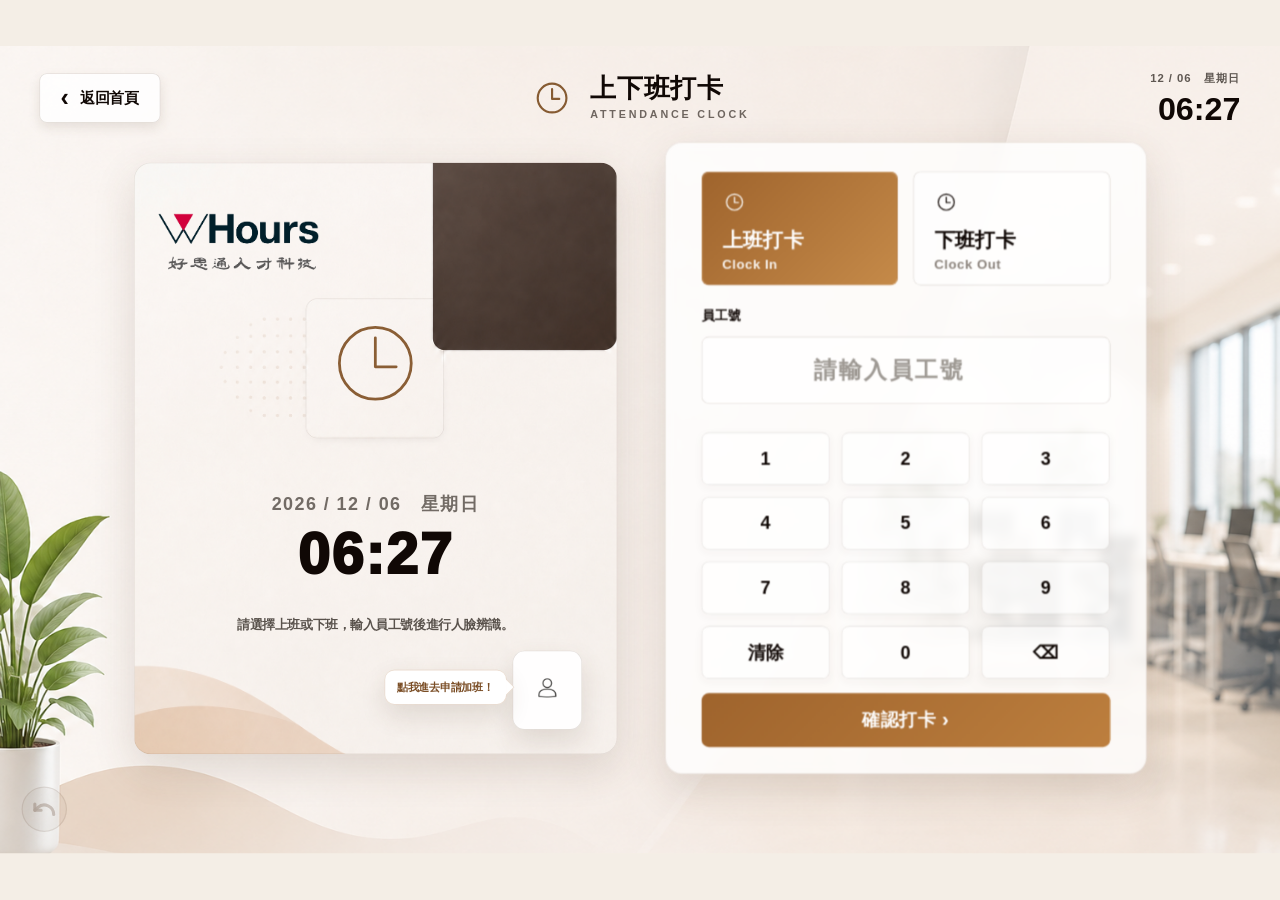
==== commit 8573a111: "更新" ====
--- a/attendance.html
+++ b/attendance.html
@@ -4,11 +4,11 @@
   <meta charset="utf-8">
   <meta name="viewport" content="width=device-width, initial-scale=1">
   <title>WOHOURS｜上下班打卡</title>
-  <link rel="stylesheet" href="css/attendance.css?v=20260713-keyboard-avoid-fields">
+  <link rel="stylesheet" href="css/attendance.css?v=20260724-portrait-layout">
 </head>
 <body>
   <main class="kiosk-stage">
-    <section class="kiosk-screen">
+    <section class="kiosk-screen" data-kiosk-portrait-layout="true">
       <div class="attendance-canvas">
         <header class="attendance-header">
           <button class="back-button" id="backButton" type="button"><span>‹</span> 返回首頁</button>
@@ -127,7 +127,7 @@
     </section>
   </main>
 
-  <script src="js/kiosk-scale.js?v=20260707-screen"></script>
+  <script src="js/kiosk-scale.js?v=20260724-portrait-layout"></script>
   <script src="js/mock-employee-data.js?v=20260710-ten-employees"></script>
   <section class="attendance-touch-keyboard" id="attendanceTouchKeyboard" hidden>
     <div class="keyboard-top">
--- a/css/attendance.css
+++ b/css/attendance.css
@@ -2377,3 +2377,171 @@
   color: inherit;
   font-size: 18px;
 }
+
+html[data-kiosk-orientation="portrait"] .kiosk-screen[data-kiosk-portrait-layout="true"] .attendance-canvas {
+  width: 1350px !important;
+  height: 2140px !important;
+  background-position: center !important;
+}
+
+html[data-kiosk-orientation="portrait"] .kiosk-screen[data-kiosk-portrait-layout="true"] .attendance-header {
+  height: 176px !important;
+  grid-template-columns: 252px 1fr 286px !important;
+  padding: 0 58px !important;
+  background: rgba(255, 255, 255, .76) !important;
+  box-shadow: 0 12px 34px rgba(86, 62, 42, .08) !important;
+}
+
+html[data-kiosk-orientation="portrait"] .kiosk-screen[data-kiosk-portrait-layout="true"] .back-button {
+  height: 70px !important;
+  padding: 0 24px !important;
+  gap: 12px !important;
+  font-size: 22px !important;
+}
+
+html[data-kiosk-orientation="portrait"] .kiosk-screen[data-kiosk-portrait-layout="true"] .page-title {
+  gap: 20px !important;
+}
+
+html[data-kiosk-orientation="portrait"] .kiosk-screen[data-kiosk-portrait-layout="true"] .page-title svg {
+  width: 58px !important;
+  height: 58px !important;
+}
+
+html[data-kiosk-orientation="portrait"] .kiosk-screen[data-kiosk-portrait-layout="true"] .page-title strong {
+  font-size: 36px !important;
+}
+
+html[data-kiosk-orientation="portrait"] .kiosk-screen[data-kiosk-portrait-layout="true"] .page-title small {
+  font-size: 15px !important;
+}
+
+html[data-kiosk-orientation="portrait"] .kiosk-screen[data-kiosk-portrait-layout="true"] .header-time span {
+  font-size: 17px !important;
+}
+
+html[data-kiosk-orientation="portrait"] .kiosk-screen[data-kiosk-portrait-layout="true"] .header-time strong {
+  font-size: 48px !important;
+}
+
+html[data-kiosk-orientation="portrait"] .kiosk-screen[data-kiosk-portrait-layout="true"] .attendance-main {
+  height: auto !important;
+  display: grid !important;
+  grid-template-columns: 1fr !important;
+  grid-template-rows: auto auto !important;
+  gap: 38px !important;
+  align-items: start !important;
+  justify-content: stretch !important;
+  padding: 44px 74px 116px !important;
+}
+
+html[data-kiosk-orientation="portrait"] .kiosk-screen[data-kiosk-portrait-layout="true"] .attendance-hero {
+  width: 100% !important;
+  height: 540px !important;
+  border-radius: 30px !important;
+}
+
+html[data-kiosk-orientation="portrait"] .kiosk-screen[data-kiosk-portrait-layout="true"] .attendance-logo {
+  left: 52px !important;
+  top: 50px !important;
+  width: 280px !important;
+}
+
+html[data-kiosk-orientation="portrait"] .kiosk-screen[data-kiosk-portrait-layout="true"] .clock-orb {
+  left: auto !important;
+  right: 120px !important;
+  top: 92px !important;
+  width: 240px !important;
+  height: 240px !important;
+  transform: none !important;
+}
+
+html[data-kiosk-orientation="portrait"] .kiosk-screen[data-kiosk-portrait-layout="true"] .clock-orb svg {
+  width: 118px !important;
+  height: 118px !important;
+}
+
+html[data-kiosk-orientation="portrait"] .kiosk-screen[data-kiosk-portrait-layout="true"] .attendance-date {
+  left: 58px !important;
+  right: auto !important;
+  top: 214px !important;
+  font-size: 28px !important;
+  text-align: left !important;
+}
+
+html[data-kiosk-orientation="portrait"] .kiosk-screen[data-kiosk-portrait-layout="true"] .attendance-hero h1 {
+  left: 56px !important;
+  right: auto !important;
+  top: 270px !important;
+  font-size: 96px !important;
+  text-align: left !important;
+}
+
+html[data-kiosk-orientation="portrait"] .kiosk-screen[data-kiosk-portrait-layout="true"] .attendance-hero > p:last-of-type {
+  left: 58px !important;
+  right: 470px !important;
+  top: 420px !important;
+  font-size: 22px !important;
+  text-align: left !important;
+}
+
+html[data-kiosk-orientation="portrait"] .kiosk-screen[data-kiosk-portrait-layout="true"] .overtime-entry {
+  right: 72px !important;
+  bottom: 54px !important;
+}
+
+html[data-kiosk-orientation="portrait"] .kiosk-screen[data-kiosk-portrait-layout="true"] .overtime-callout {
+  right: 212px !important;
+  bottom: 92px !important;
+}
+
+html[data-kiosk-orientation="portrait"] .kiosk-screen[data-kiosk-portrait-layout="true"] .attendance-panel {
+  width: 100% !important;
+  min-height: 1130px !important;
+  padding: 56px 72px 60px !important;
+  border-radius: 30px !important;
+}
+
+html[data-kiosk-orientation="portrait"] .kiosk-screen[data-kiosk-portrait-layout="true"] .mode-switch {
+  gap: 28px !important;
+}
+
+html[data-kiosk-orientation="portrait"] .kiosk-screen[data-kiosk-portrait-layout="true"] .mode-switch button {
+  height: 178px !important;
+  min-height: 178px !important;
+  max-height: 178px !important;
+}
+
+html[data-kiosk-orientation="portrait"] .kiosk-screen[data-kiosk-portrait-layout="true"] .attendance-input input {
+  height: 112px !important;
+}
+
+html[data-kiosk-orientation="portrait"] .kiosk-screen[data-kiosk-portrait-layout="true"] .keypad {
+  gap: 22px !important;
+  margin-top: 26px !important;
+}
+
+html[data-kiosk-orientation="portrait"] .kiosk-screen[data-kiosk-portrait-layout="true"] .keypad button {
+  height: 104px !important;
+}
+
+html[data-kiosk-orientation="portrait"] .kiosk-screen[data-kiosk-portrait-layout="true"] .attendance-submit {
+  height: 104px !important;
+  margin-top: 34px !important;
+}
+
+html[data-kiosk-orientation="portrait"] .kiosk-screen[data-kiosk-portrait-layout="true"] .face-card,
+html[data-kiosk-orientation="portrait"] .kiosk-screen[data-kiosk-portrait-layout="true"] .review-card {
+  width: 1020px !important;
+}
+
+html[data-kiosk-orientation="portrait"] .kiosk-screen[data-kiosk-portrait-layout="true"] .success-header {
+  left: 24px !important;
+  right: 24px !important;
+  grid-template-columns: 250px 1fr 280px !important;
+}
+
+html[data-kiosk-orientation="portrait"] .kiosk-screen[data-kiosk-portrait-layout="true"] .success-main {
+  min-height: 1780px !important;
+  padding-top: 110px !important;
+}
